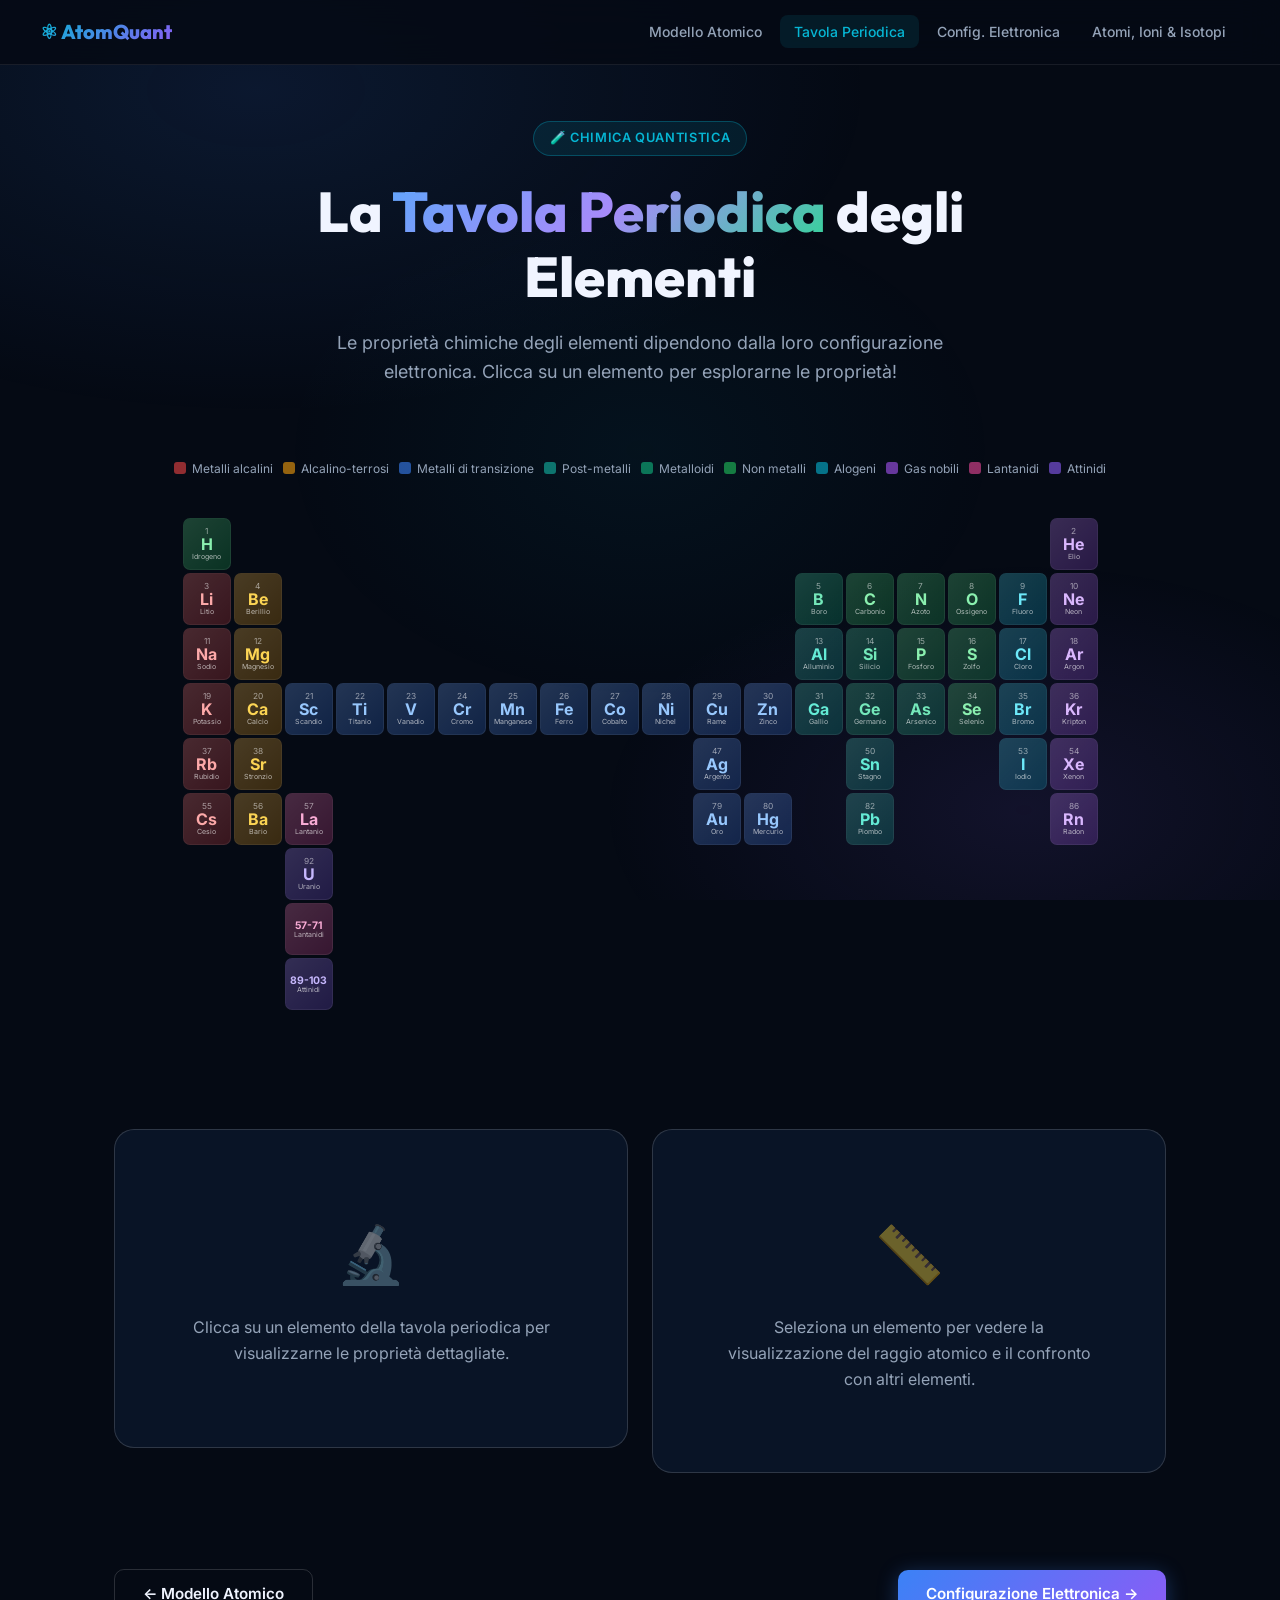
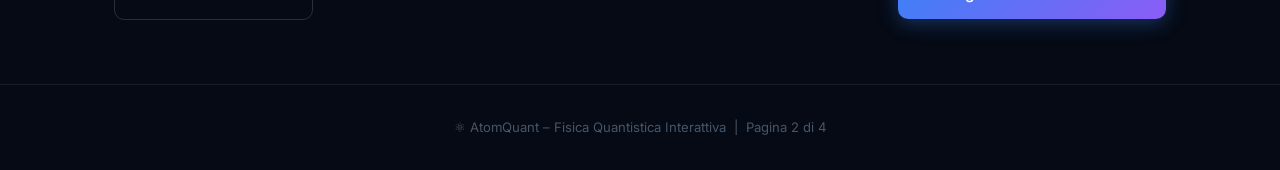
==== page2.html @ b1e387c3 "Add files via upload" ====
<!DOCTYPE html>
<html lang="it">

<head>
    <meta charset="UTF-8" />
    <meta name="viewport" content="width=device-width, initial-scale=1.0" />
    <title>Tavola Periodica Interattiva | AtomQuant</title>
    <meta name="description"
        content="Tavola periodica interattiva: clicca su ogni elemento per scoprire proprietà, configurazione elettronica e raggio atomico." />
    <link rel="stylesheet" href="styles.css" />
    <style>
        .pt-wrapper {
            overflow-x: auto;
            padding: 1rem 0 2rem;
        }

        .pt-grid {
            display: grid;
            grid-template-columns: repeat(18, 48px);
            grid-template-rows: repeat(10, 52px);
            gap: 3px;
            min-width: 900px;
            margin: 0 auto;
            width: fit-content;
        }

        .el {
            border-radius: 7px;
            border: 1px solid rgba(255, 255, 255, 0.08);
            display: flex;
            flex-direction: column;
            align-items: center;
            justify-content: center;
            cursor: pointer;
            transition: all 0.18s;
            position: relative;
            overflow: hidden;
            padding: 2px;
        }

        .el::after {
            content: '';
            position: absolute;
            inset: 0;
            background: linear-gradient(135deg, rgba(255, 255, 255, 0.08), transparent);
            pointer-events: none;
        }

        .el:hover {
            transform: scale(1.18);
            z-index: 20;
            box-shadow: 0 0 20px rgba(255, 255, 255, 0.25);
            border-color: rgba(255, 255, 255, 0.4);
        }

        .el.selected {
            border-color: #fff;
            box-shadow: 0 0 0 2px rgba(255, 255, 255, 0.6);
            transform: scale(1.18);
            z-index: 20;
        }

        .el-num {
            font-size: 0.52rem;
            color: rgba(255, 255, 255, 0.55);
            line-height: 1;
        }

        .el-sym {
            font-size: 1rem;
            font-weight: 700;
            line-height: 1.1;
        }

        .el-name {
            font-size: 0.44rem;
            color: rgba(255, 255, 255, 0.65);
            line-height: 1;
            text-align: center;
        }

        /* Category colors */
        .cat-alkali {
            background: rgba(239, 68, 68, 0.22);
        }

        .cat-alkaline {
            background: rgba(245, 158, 11, 0.22);
        }

        .cat-lanthanide {
            background: rgba(236, 72, 153, 0.18);
        }

        .cat-actinide {
            background: rgba(139, 92, 246, 0.18);
        }

        .cat-transition {
            background: rgba(59, 130, 246, 0.2);
        }

        .cat-post {
            background: rgba(20, 184, 166, 0.2);
        }

        .cat-metalloid {
            background: rgba(16, 185, 129, 0.18);
        }

        .cat-nonmetal {
            background: rgba(34, 197, 94, 0.2);
        }

        .cat-halogen {
            background: rgba(6, 182, 212, 0.2);
        }

        .cat-noble {
            background: rgba(168, 85, 247, 0.2);
        }

        /* Panel */
        .el-panel {
            background: rgba(10, 22, 40, 0.95);
            border: 1px solid var(--border-bright);
            border-radius: 20px;
            padding: 2rem;
            backdrop-filter: blur(20px);
            transition: all 0.3s;
        }

        .el-panel-header {
            display: flex;
            gap: 1.5rem;
            align-items: center;
            margin-bottom: 1.5rem;
        }

        .el-big-symbol {
            width: 90px;
            height: 90px;
            border-radius: 16px;
            display: flex;
            flex-direction: column;
            align-items: center;
            justify-content: center;
            font-family: 'Outfit', sans-serif;
        }

        .el-big-sym {
            font-size: 2.2rem;
            font-weight: 800;
            line-height: 1;
        }

        .el-big-num {
            font-size: 0.75rem;
            opacity: 0.7;
        }

        .el-big-name {
            font-size: 1.6rem;
            font-weight: 700;
            margin-bottom: 0.25rem;
        }

        .el-big-cat {
            font-size: 0.8rem;
            color: var(--text-secondary);
        }

        .el-props {
            display: grid;
            grid-template-columns: 1fr 1fr;
            gap: 0.6rem;
            margin-bottom: 1.5rem;
        }

        .el-prop {
            background: rgba(255, 255, 255, 0.04);
            border: 1px solid var(--border);
            border-radius: 8px;
            padding: 0.6rem 0.9rem;
        }

        .el-prop-label {
            font-size: 0.7rem;
            color: var(--text-secondary);
            margin-bottom: 0.2rem;
        }

        .el-prop-val {
            font-size: 0.9rem;
            font-weight: 600;
        }

        /* RADIUS VIZ */
        .radius-viz {
            text-align: center;
            margin: 1rem 0;
        }

        .radius-circle {
            border-radius: 50%;
            display: inline-flex;
            align-items: center;
            justify-content: center;
            transition: all 0.6s cubic-bezier(.34, 1.56, .64, 1);
            font-size: 0.75rem;
            font-weight: 600;
            color: rgba(255, 255, 255, 0.7);
        }

        /* Legend */
        .pt-legend {
            display: flex;
            flex-wrap: wrap;
            gap: 0.6rem;
            justify-content: center;
            margin-bottom: 1.5rem;
        }

        .legend-item {
            display: flex;
            align-items: center;
            gap: 0.4rem;
            font-size: 0.75rem;
            color: var(--text-secondary);
        }

        .legend-dot {
            width: 12px;
            height: 12px;
            border-radius: 3px;
        }

        /* Highlight on hover category */
        .pt-grid:hover .el {
            opacity: 0.55;
        }

        .pt-grid .el:hover {
            opacity: 1 !important;
        }

        /* Config display */
        .config-display {
            font-family: 'Courier New', monospace;
            background: rgba(0, 0, 0, 0.3);
            border: 1px solid var(--border);
            border-radius: 10px;
            padding: 0.75rem 1rem;
            font-size: 0.88rem;
            color: var(--accent-cyan);
            word-break: break-all;
            line-height: 1.6;
        }

        .placeholder-panel {
            text-align: center;
            padding: 3rem 2rem;
            color: var(--text-secondary);
        }

        .placeholder-panel .big-icon {
            font-size: 3.5rem;
            margin-bottom: 1rem;
            opacity: 0.4;
        }
    </style>
</head>

<body>

    <nav>
        <div class="nav-inner">
            <a class="nav-logo" href="index.html">⚛ AtomQuant</a>
            <ul class="nav-links">
                <li><a href="index.html">Modello Atomico</a></li>
                <li><a href="page2.html" class="active">Tavola Periodica</a></li>
                <li><a href="page3.html">Config. Elettronica</a></li>
                <li><a href="page4.html">Atomi, Ioni & Isotopi</a></li>
            </ul>
        </div>
    </nav>

    <main>
        <div class="hero" style="padding-top:3.5rem;padding-bottom:2rem">
            <div class="hero-badge">🧪 Chimica Quantistica</div>
            <h1>La <span class="gradient-text">Tavola Periodica</span> degli Elementi</h1>
            <p class="hero-desc">Le proprietà chimiche degli elementi dipendono dalla loro configurazione elettronica.
                Clicca su un elemento per esplorarne le proprietà!</p>
        </div>

        <div class="section" style="padding-top:0">
            <!-- Legend -->
            <div class="pt-legend">
                <div class="legend-item">
                    <div class="legend-dot" style="background:rgba(239,68,68,0.6)"></div>Metalli alcalini
                </div>
                <div class="legend-item">
                    <div class="legend-dot" style="background:rgba(245,158,11,0.6)"></div>Alcalino-terrosi
                </div>
                <div class="legend-item">
                    <div class="legend-dot" style="background:rgba(59,130,246,0.6)"></div>Metalli di transizione
                </div>
                <div class="legend-item">
                    <div class="legend-dot" style="background:rgba(20,184,166,0.6)"></div>Post-metalli
                </div>
                <div class="legend-item">
                    <div class="legend-dot" style="background:rgba(16,185,129,0.6)"></div>Metalloidi
                </div>
                <div class="legend-item">
                    <div class="legend-dot" style="background:rgba(34,197,94,0.6)"></div>Non metalli
                </div>
                <div class="legend-item">
                    <div class="legend-dot" style="background:rgba(6,182,212,0.6)"></div>Alogeni
                </div>
                <div class="legend-item">
                    <div class="legend-dot" style="background:rgba(168,85,247,0.6)"></div>Gas nobili
                </div>
                <div class="legend-item">
                    <div class="legend-dot" style="background:rgba(236,72,153,0.6)"></div>Lantanidi
                </div>
                <div class="legend-item">
                    <div class="legend-dot" style="background:rgba(139,92,246,0.6)"></div>Attinidi
                </div>
            </div>

            <!-- Periodic Table Grid -->
            <div class="pt-wrapper">
                <div class="pt-grid" id="pt-grid"></div>
            </div>

            <!-- Detail Panel -->
            <div style="display:grid;grid-template-columns:1fr 1fr;gap:1.5rem;margin-top:2rem;align-items:start"
                id="detail-area">
                <div class="el-panel" id="el-panel">
                    <div class="placeholder-panel">
                        <div class="big-icon">🔬</div>
                        <p>Clicca su un elemento della tavola periodica per visualizzarne le proprietà dettagliate.</p>
                    </div>
                </div>
                <div class="el-panel" id="radius-panel">
                    <div class="placeholder-panel">
                        <div class="big-icon">📏</div>
                        <p>Seleziona un elemento per vedere la visualizzazione del raggio atomico e il confronto con
                            altri elementi.</p>
                    </div>
                </div>
            </div>
        </div>

        <div class="page-nav">
            <a href="index.html" class="btn btn-outline">← Modello Atomico</a>
            <a href="page3.html" class="btn btn-primary">Configurazione Elettronica →</a>
        </div>
    </main>

    <footer>
        <p>⚛ AtomQuant – Fisica Quantistica Interattiva &nbsp;|&nbsp; Pagina 2 di 4</p>
    </footer>

    <script>
        // ─── ELEMENT DATA ───
        const ELEMENTS = [
            // Z, sym, name, cat, group, period, mass, config, radius, EN, melt, boil, phase, desc
            [1, 'H', 'Idrogeno', 'nonmetal', 1, 1, 1.008, '1s¹', 53, 2.20, -259, -253, 'Gas', 'Il più abbondante elemento dell\'universo. Fondamentale per la vita e il combustibile delle stelle.'],
            [2, 'He', 'Elio', 'noble', 18, 1, 4.003, '1s²', 31, 0, -272, -269, 'Gas', 'Gas nobile inerte. Usato in palloncini e come refrigerante criogenico.'],
            [3, 'Li', 'Litio', 'alkali', 1, 2, 6.941, '[He] 2s¹', 167, 0.98, 180, 1342, 'Solido', 'Metallo alcalino leggero. Usato in batterie e psicofarmaci.'],
            [4, 'Be', 'Berillio', 'alkaline', 2, 2, 9.012, '[He] 2s²', 112, 1.57, 1287, 2470, 'Solido', 'Metallo leggero e resistente. Usato nell\'industria aerospaziale.'],
            [5, 'B', 'Boro', 'metalloid', 13, 2, 10.81, '[He] 2s² 2p¹', 87, 2.04, 2075, 4000, 'Solido', 'Metalloide essenziale. Usato in vetro borosilicato e semiconduttori.'],
            [6, 'C', 'Carbonio', 'nonmetal', 14, 2, 12.011, '[He] 2s² 2p²', 67, 2.55, 3550, 4827, 'Solido', 'Base della vita organica. Esiste come grafite, diamante e fullereni.'],
            [7, 'N', 'Azoto', 'nonmetal', 15, 2, 14.007, '[He] 2s² 2p³', 56, 3.04, -210, -196, 'Gas', '78% dell\'atmosfera terrestre. fondamentale per proteine e DNA.'],
            [8, 'O', 'Ossigeno', 'nonmetal', 16, 2, 15.999, '[He] 2s² 2p⁴', 48, 3.44, -218, -183, 'Gas', 'Essenziale per la respirazione. Il terzo elemento più abbondante dell\'universo.'],
            [9, 'F', 'Fluoro', 'halogen', 17, 2, 18.998, '[He] 2s² 2p⁵', 42, 3.98, -220, -188, 'Gas', 'L\'elemento più elettronegativo. Reagisce violentemente con quasi tutte le sostanze.'],
            [10, 'Ne', 'Neon', 'noble', 18, 2, 20.180, '[He] 2s² 2p⁶', 38, 0, -249, -246, 'Gas', 'Gas nobile. Usato in insegne luminose per il caratteristico colore arancione-rossa.'],
            [11, 'Na', 'Sodio', 'alkali', 1, 3, 22.990, '[Ne] 3s¹', 190, 0.93, 98, 883, 'Solido', 'Metallo alcalino morbido. Componente del sale da cucina (NaCl). Reattivo con l\'acqua.'],
            [12, 'Mg', 'Magnesio', 'alkaline', 2, 3, 24.305, '[Ne] 3s²', 145, 1.31, 650, 1090, 'Solido', 'Metallo leggero e resistente. Essenziale per la clorofilla nelle piante.'],
            [13, 'Al', 'Alluminio', 'post', 13, 3, 26.982, '[Ne] 3s² 3p¹', 118, 1.61, 660, 2519, 'Solido', 'Metallo più abbondante nella crosta terrestre. Leggero e resistente alla corrosione.'],
            [14, 'Si', 'Silicio', 'metalloid', 14, 3, 28.086, '[Ne] 3s² 3p²', 110, 1.90, 1414, 3265, 'Solido', 'Fondamento dell\'elettronica moderna. Il secondo elemento più abbondante sulla Terra.'],
            [15, 'P', 'Fosforo', 'nonmetal', 15, 3, 30.974, '[Ne] 3s² 3p³', 98, 2.19, 44, 280, 'Solido', 'Essenziale per DNA e ATP. Esiste in forme allotropiche bianca e rossa.'],
            [16, 'S', 'Zolfo', 'nonmetal', 16, 3, 32.065, '[Ne] 3s² 3p⁴', 88, 2.58, 113, 445, 'Solido', 'Non metallo giallo. Usato in fertilizzanti, gomma vulcanizzata e acido solforico.'],
            [17, 'Cl', 'Cloro', 'halogen', 17, 3, 35.453, '[Ne] 3s² 3p⁵', 79, 3.16, -101, -34, 'Gas', 'Alogeno verde-giallastro. Usato per disinfettare l\'acqua. Forma il sale con il sodio.'],
            [18, 'Ar', 'Argon', 'noble', 18, 3, 39.948, '[Ne] 3s² 3p⁶', 71, 0, -189, -186, 'Gas', 'Gas nobile, terzo gas più abbondante nell\'aria. Usato come atmosfera inerte nella saldatura.'],
            [19, 'K', 'Potassio', 'alkali', 1, 4, 39.098, '[Ar] 4s¹', 243, 0.82, 64, 759, 'Solido', 'Metallo alcalino. Fondamentale per la trasmissione nervosa negli organismi viventi.'],
            [20, 'Ca', 'Calcio', 'alkaline', 2, 4, 40.078, '[Ar] 4s²', 194, 1.00, 842, 1484, 'Solido', 'Componente principale di ossa e denti. Regola la contrazione muscolare.'],
            [21, 'Sc', 'Scandio', 'transition', 3, 4, 44.956, '[Ar] 3d¹ 4s²', 184, 1.36, 1541, 2836, 'Solido', 'Metallo di transizione raro. Usato in leghe leggere ad alte prestazioni.'],
            [22, 'Ti', 'Titanio', 'transition', 4, 4, 47.867, '[Ar] 3d² 4s²', 176, 1.54, 1668, 3287, 'Solido', 'Metallo resistente e leggero. Usato in aerospazio, medicina e impianti dentali.'],
            [23, 'V', 'Vanadio', 'transition', 5, 4, 50.942, '[Ar] 3d³ 4s²', 171, 1.63, 1910, 3407, 'Solido', 'Metallo di transizione duro. Usato in acciai speciali e catalizzatori.'],
            [24, 'Cr', 'Cromo', 'transition', 6, 4, 51.996, '[Ar] 3d⁵ 4s¹', 166, 1.66, 1907, 2671, 'Solido', 'Conferisce resistenza all\'acciaio inossidabile. Usato per ricoperture galvaniche.'],
            [25, 'Mn', 'Manganese', 'transition', 7, 4, 54.938, '[Ar] 3d⁵ 4s²', 161, 1.55, 1246, 2061, 'Solido', 'Metallo di transizione. Essenziale per la produzione di acciaio.'],
            [26, 'Fe', 'Ferro', 'transition', 8, 4, 55.845, '[Ar] 3d⁶ 4s²', 156, 1.83, 1538, 2861, 'Solido', 'Il metallo più usato al mondo. Prodotto nelle stelle di seconda generazione.'],
            [27, 'Co', 'Cobalto', 'transition', 9, 4, 58.933, '[Ar] 3d⁷ 4s²', 152, 1.88, 1495, 2927, 'Solido', 'Metallo magnetico. Componente della vitamina B12 e delle leghe ad alta temperatura.'],
            [28, 'Ni', 'Nichel', 'transition', 10, 4, 58.693, '[Ar] 3d⁸ 4s²', 149, 1.91, 1455, 2913, 'Solido', 'Metallo resistente. Usato in acciai inossidabili e batterie nichel-metallo idruro.'],
            [29, 'Cu', 'Rame', 'transition', 11, 4, 63.546, '[Ar] 3d¹⁰ 4s¹', 145, 1.90, 1085, 2562, 'Solido', 'Eccellente conduttore elettrico. Usato in cavi, monete e impianti idraulici.'],
            [30, 'Zn', 'Zinco', 'transition', 12, 4, 65.38, '[Ar] 3d¹⁰ 4s²', 142, 1.65, 420, 907, 'Solido', 'Metallo essenziale per gli enzimi. Usato per la zincatura dell\'acciaio.'],
            [31, 'Ga', 'Gallio', 'post', 13, 4, 69.723, '[Ar] 3d¹⁰ 4s² 4p¹', 136, 1.81, 30, 2403, 'Solido', 'Metallo che si scioglie in mano! Usato in LED e semiconduttori.'],
            [32, 'Ge', 'Germanio', 'metalloid', 14, 4, 72.640, '[Ar] 3d¹⁰ 4s² 4p²', 125, 2.01, 938, 2833, 'Solido', 'Metalloide. Usato in fibre ottiche, infrarossi e transistor a semiconduttore.'],
            [33, 'As', 'Arsenico', 'metalloid', 15, 4, 74.922, '[Ar] 3d¹⁰ 4s² 4p³', 114, 2.18, 613, 887, 'Solido', 'Metalloide tossico. Usato in semiconduttori (GaAs) e pesticidi.'],
            [34, 'Se', 'Selenio', 'nonmetal', 16, 4, 78.96, '[Ar] 3d¹⁰ 4s² 4p⁴', 103, 2.55, 221, 685, 'Solido', 'Non metallo essenziale in tracce. Usato in cellule fotovoltaiche e vetro.'],
            [35, 'Br', 'Bromo', 'halogen', 17, 4, 79.904, '[Ar] 3d¹⁰ 4s² 4p⁵', 94, 2.96, -7, 59, 'Liquido', 'Uno dei due elementi liquidi a temperatura ambiente. Usato in ritardanti di fiamma.'],
            [36, 'Kr', 'Kripton', 'noble', 18, 4, 83.798, '[Ar] 3d¹⁰ 4s² 4p⁶', 88, 0, -157, -153, 'Gas', 'Gas nobile. Usato in lampade fluorescenti ad alta intensità e laser.'],
            [37, 'Rb', 'Rubidio', 'alkali', 1, 5, 85.468, '[Kr] 5s¹', 265, 0.82, 39, 688, 'Solido', 'Metallo alcalino morbido e reattivo. Usato in orologi atomici e celle fotovoltaiche.'],
            [38, 'Sr', 'Stronzio', 'alkaline', 2, 5, 87.62, '[Kr] 5s²', 219, 0.95, 777, 1382, 'Solido', 'Metallo alcalino-terroso. Composti usati nei fuochi d\'artificio (colore rosso).'],
            [47, 'Ag', 'Argento', 'transition', 11, 5, 107.87, '[Kr] 4d¹⁰ 5s¹', 165, 1.93, 962, 2162, 'Solido', 'Miglior conduttore elettrico e termico. Proprietà antibatteriche naturali.'],
            [50, 'Sn', 'Stagno', 'post', 14, 5, 118.71, '[Kr] 4d¹⁰ 5s² 5p²', 145, 1.96, 232, 2602, 'Solido', 'Metallo duttile noto fin dall\'antichità. Usato in latta e leghe (bronzo).'],
            [53, 'I', 'Iodio', 'halogen', 17, 5, 126.90, '[Kr] 4d¹⁰ 5s² 5p⁵', 115, 2.66, 114, 184, 'Solido', 'Alogeno essenziale per la tiroide. Il solo alogeno solido a temperatura ambiente.'],
            [54, 'Xe', 'Xenon', 'noble', 18, 5, 131.29, '[Kr] 4d¹⁰ 5s² 5p⁶', 108, 0, -112, -108, 'Gas', 'Gas nobile denso. Usato in lampade flash, propulsori ionici e anestesia.'],
            [55, 'Cs', 'Cesio', 'alkali', 1, 6, 132.91, '[Xe] 6s¹', 298, 0.79, 29, 671, 'Solido', 'Il più elettropositivo degli elementi stabili. Base degli orologi atomici al cesio.'],
            [56, 'Ba', 'Bario', 'alkaline', 2, 6, 137.33, '[Xe] 6s²', 253, 0.89, 729, 1805, 'Solido', 'Metallo pesante. Usato in mezzi di contrasto radiologici e smalti ceramici.'],
            [79, 'Au', 'Oro', 'transition', 11, 6, 196.97, '[Xe] 4f¹⁴ 5d¹⁰ 6s¹', 174, 2.54, 1064, 2856, 'Solido', 'Metallo prezioso e nobile. Ottimo conduttore, non si corrode mai.'],
            [80, 'Hg', 'Mercurio', 'transition', 12, 6, 200.59, '[Xe] 4f¹⁴ 5d¹⁰ 6s²', 171, 2.00, -39, 357, 'Liquido', 'Unico metallo liquido a temperatura ambiente. Altamente tossico.'],
            [82, 'Pb', 'Piombo', 'post', 14, 6, 207.2, '[Xe] 4f¹⁴ 5d¹⁰ 6s² 6p²', 175, 2.33, 327, 1749, 'Solido', 'Metallo denso. Usato in schermature per radiazioni e batterie al piombo.'],
            [86, 'Rn', 'Radon', 'noble', 18, 6, 222, '[Xe] 4f¹⁴ 5d¹⁰ 6s² 6p⁶', 145, 0, -71, -62, 'Gas', 'Gas nobile radioattivo. Può accumularsi in edifici causando rischi per la salute.'],
            [57, 'La', 'Lantanio', 'lanthanide', 3, 6, 138.91, '[Xe] 5d¹ 6s²', 240, 1.10, 920, 3464, 'Solido', 'Prototipo dei lantanidi. Usato in ottiche di alta qualità e catalizzatori.'],
            [92, 'U', 'Uranio', 'actinide', 3, 7, 238.03, '[Rn] 5f³ 6d¹ 7s²', 186, 1.38, 1135, 4131, 'Solido', 'Elemento radioattivo. Usato come combustibile nucleare e nella datazione radiometrica.'],
        ];

        const catStyle = {
            alkali: { bg: 'rgba(239,68,68,0.22)', color: '#fca5a5', name: 'Metallo alcalino' },
            alkaline: { bg: 'rgba(245,158,11,0.22)', color: '#fcd34d', name: 'Alcalino-terroso' },
            transition: { bg: 'rgba(59,130,246,0.22)', color: '#93c5fd', name: 'Metallo di transizione' },
            post: { bg: 'rgba(20,184,166,0.22)', color: '#5eead4', name: 'Post-metallo' },
            metalloid: { bg: 'rgba(16,185,129,0.22)', color: '#6ee7b7', name: 'Metalloide' },
            nonmetal: { bg: 'rgba(34,197,94,0.22)', color: '#86efac', name: 'Non metallo' },
            halogen: { bg: 'rgba(6,182,212,0.22)', color: '#67e8f9', name: 'Alogeno' },
            noble: { bg: 'rgba(168,85,247,0.22)', color: '#d8b4fe', name: 'Gas nobile' },
            lanthanide: { bg: 'rgba(236,72,153,0.22)', color: '#f9a8d4', name: 'Lantanide' },
            actinide: { bg: 'rgba(139,92,246,0.22)', color: '#c4b5fd', name: 'Attinide' },
        };

        // Full 118-element positional data: [Z, col, row]
        const positions = [
            [1, 1, 1], [2, 18, 1],
            [3, 1, 2], [4, 2, 2], [5, 13, 2], [6, 14, 2], [7, 15, 2], [8, 16, 2], [9, 17, 2], [10, 18, 2],
            [11, 1, 3], [12, 2, 3], [13, 13, 3], [14, 14, 3], [15, 15, 3], [16, 16, 3], [17, 17, 3], [18, 18, 3],
            [19, 1, 4], [20, 2, 4], [21, 3, 4], [22, 4, 4], [23, 5, 4], [24, 6, 4], [25, 7, 4], [26, 8, 4], [27, 9, 4], [28, 10, 4], [29, 11, 4], [30, 12, 4], [31, 13, 4], [32, 14, 4], [33, 15, 4], [34, 16, 4], [35, 17, 4], [36, 18, 4],
            [37, 1, 5], [38, 2, 5], [47, 11, 5], [50, 14, 5], [53, 17, 5], [54, 18, 5],
            [55, 1, 6], [56, 2, 6], [57, 3, 6], [79, 11, 6], [80, 12, 6], [82, 14, 6], [86, 18, 6],
            [92, 3, 7],
        ];

        const grid = document.getElementById('pt-grid');
        const elMap = {};
        ELEMENTS.forEach(e => { elMap[e[0]] = e; });

        positions.forEach(([z, col, row]) => {
            const el = elMap[z];
            if (!el) return;
            const [, sym, name, cat] = el;
            const cs = catStyle[cat] || catStyle.nonmetal;
            const div = document.createElement('div');
            div.className = `el cat-${cat}`;
            div.style.cssText = `grid-column:${col};grid-row:${row};background:${cs.bg};`;
            div.innerHTML = `<div class="el-num">${z}</div><div class="el-sym" style="color:${cs.color}">${sym}</div><div class="el-name">${name.split(' ')[0]}</div>`;
            div.dataset.z = z;
            div.addEventListener('click', () => selectElement(z, div));
            grid.appendChild(div);

            // lanthanide/actinide row labels
            if (z === 57) {
                const lbl = document.createElement('div');
                lbl.className = 'el cat-lanthanide';
                lbl.style.cssText = `grid-column:3;grid-row:8;background:rgba(236,72,153,0.22);`;
                lbl.innerHTML = `<div class="el-sym" style="color:#f9a8d4;font-size:0.65rem">57-71</div><div class="el-name">Lantanidi</div>`;
                grid.appendChild(lbl);
            }
            if (z === 92) {
                const lbl2 = document.createElement('div');
                lbl2.className = 'el cat-actinide';
                lbl2.style.cssText = `grid-column:3;grid-row:9;background:rgba(139,92,246,0.22);`;
                lbl2.innerHTML = `<div class="el-sym" style="color:#c4b5fd;font-size:0.65rem">89-103</div><div class="el-name">Attinidi</div>`;
                grid.appendChild(lbl2);
            }
        });

        let selected = null;

        function selectElement(z, div) {
            if (selected) selected.classList.remove('selected');
            div.classList.add('selected');
            selected = div;

            const [, sym, name, cat, , period, mass, config, radius, en, melt, boil, phase, desc] = elMap[z];
            const cs = catStyle[cat] || catStyle.nonmetal;

            document.getElementById('el-panel').innerHTML = `
    <div class="el-panel-header">
      <div class="el-big-symbol" style="background:${cs.bg};border:1px solid rgba(255,255,255,0.12)">
        <div class="el-big-sym" style="color:${cs.color}">${sym}</div>
        <div class="el-big-num">${z}</div>
      </div>
      <div>
        <div class="el-big-name">${name}</div>
        <div class="el-big-cat"><span class="tag" style="background:${cs.bg};color:${cs.color};border:1px solid rgba(255,255,255,0.1)">${catStyle[cat].name}</span></div>
      </div>
    </div>
    <p style="font-size:0.88rem;color:var(--text-secondary);margin-bottom:1.25rem">${desc}</p>
    <div class="el-props">
      <div class="el-prop"><div class="el-prop-label">Numero atomico (Z)</div><div class="el-prop-val" style="color:${cs.color}">${z}</div></div>
      <div class="el-prop"><div class="el-prop-label">Massa atomica</div><div class="el-prop-val">${mass} u</div></div>
      <div class="el-prop"><div class="el-prop-label">Periodo / Gruppo</div><div class="el-prop-val">${period} / ${[, 1, 2, 3, 4, 5, 6, 7, 8, 9, 10, 11, 12, 13, 14, 15, 16, 17, 18][elMap[z][4]] || '—'}</div></div>
      <div class="el-prop"><div class="el-prop-label">Fase (25°C)</div><div class="el-prop-val">${phase}</div></div>
      <div class="el-prop"><div class="el-prop-label">Punto di fusione</div><div class="el-prop-val">${melt}°C</div></div>
      <div class="el-prop"><div class="el-prop-label">Punto di ebollizione</div><div class="el-prop-val">${boil}°C</div></div>
      <div class="el-prop"><div class="el-prop-label">Elettronegatività</div><div class="el-prop-val">${en > 0 ? en : '—'}</div></div>
      <div class="el-prop"><div class="el-prop-label">Raggio atomico</div><div class="el-prop-val">${radius} pm</div></div>
    </div>
    <div style="font-size:0.8rem;color:var(--text-secondary);margin-bottom:0.5rem">Configurazione elettronica:</div>
    <div class="config-display">${config}</div>
  `;

            // Radius visualization
            const REF_ELEM = [[1, 'H', 53, '#67e8f9'], [6, 'C', 67, '#86efac'], [11, 'Na', 190, '#fda4af'], [19, 'K', 243, '#fcd34d']];
            const maxR = Math.max(radius, ...REF_ELEM.map(r => r[2]), 1);
            const scale = el => Math.round((el / maxR) * 120);

            const refHtml = REF_ELEM.filter(r => r[0] !== z).map(([rz, rsym, rrad, rcol]) => `
    <div style="display:flex;align-items:center;gap:0.75rem;margin-bottom:0.5rem">
      <div class="radius-circle" style="width:${scale(rrad) + 8}px;height:${scale(rrad) + 8}px;background:${catStyle[elMap[rz]?.[3] || 'nonmetal']?.bg || 'rgba(255,255,255,0.1)'};border:1px solid rgba(255,255,255,0.15)">
        <span style="font-size:${Math.max(0.55, scale(rrad) / 120)}rem">${rsym}</span>
      </div>
      <div>
        <div style="font-size:0.82rem;font-weight:600">${rsym}</div>
        <div style="font-size:0.75rem;color:var(--text-secondary)">${rrad} pm</div>
      </div>
    </div>
  `).join('');

            document.getElementById('radius-panel').innerHTML = `
    <h3 style="margin-bottom:0.25rem">📏 Raggio Atomico</h3>
    <p style="font-size:0.82rem;color:var(--text-secondary);margin-bottom:1.5rem">Distanza dal nucleo al limite esterno della nuvola elettronica (picometri, pm).</p>
    <div class="radius-viz" style="margin-bottom:1.5rem">
      <div class="radius-circle" style="width:${scale(radius) + 8}px;height:${scale(radius) + 8}px;background:radial-gradient(circle at 35% 35%, ${cs.color}40, ${cs.bg});border:2px solid ${cs.color};box-shadow:0 0 30px ${cs.color}50;margin:0 auto">
        <span style="font-size:${Math.max(0.7, scale(radius) / 100)}rem;font-weight:700">${sym}</span>
      </div>
      <div style="margin-top:0.75rem;font-size:1.1rem;font-weight:700;color:${cs.color}">${radius} pm</div>
    </div>
    <div style="font-size:0.8rem;color:var(--text-secondary);margin-bottom:1rem">Confronto con altri elementi:</div>
    ${refHtml}
    <div class="info-box" style="margin-top:1rem">
      <p style="font-size:0.8rem">💡 Il raggio atomico <strong>diminuisce</strong> da sinistra a destra in un periodo (maggiore carica nucleare attrae gli elettroni), e <strong>aumenta</strong> dall'alto al basso in un gruppo (nuovi livelli energetici).</p>
    </div>
  `;
        }
    </script>
</body>

</html>
---- styles.css ----
@import url('https://fonts.googleapis.com/css2?family=Inter:wght@300;400;500;600;700;800;900&family=Outfit:wght@300;400;600;700;800&display=swap');

:root {
    --bg-primary: #050a14;
    --bg-secondary: #0a1628;
    --bg-card: rgba(255, 255, 255, 0.04);
    --bg-card-hover: rgba(255, 255, 255, 0.08);
    --accent-blue: #3b82f6;
    --accent-cyan: #06b6d4;
    --accent-purple: #8b5cf6;
    --accent-pink: #ec4899;
    --accent-gold: #f59e0b;
    --accent-green: #10b981;
    --text-primary: #f0f4ff;
    --text-secondary: #94a3b8;
    --text-muted: #475569;
    --border: rgba(255, 255, 255, 0.08);
    --border-bright: rgba(255, 255, 255, 0.15);
    --glow-blue: rgba(59, 130, 246, 0.3);
    --glow-purple: rgba(139, 92, 246, 0.3);
    --glow-cyan: rgba(6, 182, 212, 0.3);
}

*,
*::before,
*::after {
    box-sizing: border-box;
    margin: 0;
    padding: 0;
}

html {
    scroll-behavior: smooth;
}

body {
    font-family: 'Inter', sans-serif;
    background: var(--bg-primary);
    color: var(--text-primary);
    min-height: 100vh;
    line-height: 1.6;
    overflow-x: hidden;
}

/* ── BACKGROUND PARTICLES ── */
body::before {
    content: '';
    position: fixed;
    inset: 0;
    background:
        radial-gradient(ellipse 80% 60% at 20% 10%, rgba(59, 130, 246, 0.12) 0%, transparent 60%),
        radial-gradient(ellipse 60% 50% at 80% 90%, rgba(139, 92, 246, 0.1) 0%, transparent 55%),
        radial-gradient(ellipse 40% 40% at 50% 50%, rgba(6, 182, 212, 0.05) 0%, transparent 70%);
    pointer-events: none;
    z-index: 0;
}

/* ── NAV ── */
nav {
    position: sticky;
    top: 0;
    z-index: 100;
    background: rgba(5, 10, 20, 0.85);
    backdrop-filter: blur(20px);
    border-bottom: 1px solid var(--border);
    padding: 0 2rem;
}

.nav-inner {
    max-width: 1200px;
    margin: 0 auto;
    display: flex;
    align-items: center;
    justify-content: space-between;
    height: 64px;
    gap: 1rem;
}

.nav-logo {
    font-family: 'Outfit', sans-serif;
    font-size: 1.25rem;
    font-weight: 800;
    background: linear-gradient(135deg, var(--accent-cyan), var(--accent-purple));
    -webkit-background-clip: text;
    -webkit-text-fill-color: transparent;
    background-clip: text;
    white-space: nowrap;
    text-decoration: none;
}

.nav-links {
    display: flex;
    list-style: none;
    gap: 0.25rem;
    flex-wrap: wrap;
}

.nav-links a {
    color: var(--text-secondary);
    text-decoration: none;
    font-size: 0.875rem;
    font-weight: 500;
    padding: 0.5rem 0.875rem;
    border-radius: 8px;
    transition: all 0.2s;
    white-space: nowrap;
}

.nav-links a:hover,
.nav-links a.active {
    color: var(--text-primary);
    background: rgba(255, 255, 255, 0.07);
}

.nav-links a.active {
    color: var(--accent-cyan);
    background: rgba(6, 182, 212, 0.1);
}

/* ── MAIN & SECTIONS ── */
main {
    position: relative;
    z-index: 1;
}

.section {
    max-width: 1100px;
    margin: 0 auto;
    padding: 4rem 1.5rem;
}

.section-sm {
    max-width: 800px;
    margin: 0 auto;
    padding: 3rem 1.5rem;
}

/* ── HERO ── */
.hero {
    text-align: center;
    padding: 6rem 1.5rem 4rem;
    max-width: 900px;
    margin: 0 auto;
}

.hero-badge {
    display: inline-flex;
    align-items: center;
    gap: 0.5rem;
    background: rgba(6, 182, 212, 0.1);
    border: 1px solid rgba(6, 182, 212, 0.3);
    color: var(--accent-cyan);
    font-size: 0.8rem;
    font-weight: 600;
    padding: 0.4rem 1rem;
    border-radius: 999px;
    margin-bottom: 1.5rem;
    letter-spacing: 0.05em;
    text-transform: uppercase;
}

h1 {
    font-family: 'Outfit', sans-serif;
    font-size: clamp(2.2rem, 5vw, 3.5rem);
    font-weight: 800;
    line-height: 1.15;
    margin-bottom: 1.25rem;
}

.gradient-text {
    background: linear-gradient(135deg, #60a5fa, #a78bfa, #34d399);
    -webkit-background-clip: text;
    -webkit-text-fill-color: transparent;
    background-clip: text;
}

.hero-desc {
    font-size: 1.125rem;
    color: var(--text-secondary);
    max-width: 650px;
    margin: 0 auto 2.5rem;
}

/* ── CARDS ── */
.card {
    background: var(--bg-card);
    border: 1px solid var(--border);
    border-radius: 16px;
    padding: 2rem;
    transition: all 0.3s ease;
    position: relative;
    overflow: hidden;
}

.card::before {
    content: '';
    position: absolute;
    inset: 0;
    background: linear-gradient(135deg, rgba(255, 255, 255, 0.03), transparent);
    pointer-events: none;
}

.card:hover {
    border-color: var(--border-bright);
    background: var(--bg-card-hover);
    transform: translateY(-2px);
    box-shadow: 0 20px 60px rgba(0, 0, 0, 0.4);
}

.card-grid {
    display: grid;
    grid-template-columns: repeat(auto-fit, minmax(280px, 1fr));
    gap: 1.25rem;
}

/* ── SECTION TITLES ── */
.section-title {
    font-family: 'Outfit', sans-serif;
    font-size: clamp(1.6rem, 3vw, 2.2rem);
    font-weight: 700;
    margin-bottom: 0.75rem;
    position: relative;
}

.section-subtitle {
    color: var(--text-secondary);
    font-size: 1rem;
    margin-bottom: 2.5rem;
}

/* ── DIVIDER ── */
.divider {
    border: none;
    height: 1px;
    background: linear-gradient(to right, transparent, var(--border-bright), transparent);
    margin: 0;
}

/* ── BUTTONS ── */
.btn {
    display: inline-flex;
    align-items: center;
    gap: 0.5rem;
    padding: 0.75rem 1.75rem;
    border-radius: 10px;
    font-size: 0.95rem;
    font-weight: 600;
    cursor: pointer;
    transition: all 0.2s;
    text-decoration: none;
    border: none;
    font-family: 'Inter', sans-serif;
}

.btn-primary {
    background: linear-gradient(135deg, var(--accent-blue), var(--accent-purple));
    color: white;
    box-shadow: 0 4px 20px rgba(59, 130, 246, 0.35);
}

.btn-primary:hover {
    transform: translateY(-2px);
    box-shadow: 0 8px 30px rgba(59, 130, 246, 0.5);
}

.btn-outline {
    background: transparent;
    border: 1px solid var(--border-bright);
    color: var(--text-primary);
}

.btn-outline:hover {
    background: rgba(255, 255, 255, 0.06);
    border-color: var(--accent-cyan);
    color: var(--accent-cyan);
}

/* ── PARTICLE DOT ── */
.dot {
    display: inline-block;
    width: 10px;
    height: 10px;
    border-radius: 50%;
}

.dot-blue {
    background: var(--accent-blue);
    box-shadow: 0 0 8px var(--accent-blue);
}

.dot-red {
    background: #ef4444;
    box-shadow: 0 0 8px #ef4444;
}

.dot-gray {
    background: #64748b;
    box-shadow: 0 0 8px #64748b;
}

/* ── ICON CIRCLE ── */
.icon-circle {
    width: 52px;
    height: 52px;
    border-radius: 14px;
    display: flex;
    align-items: center;
    justify-content: center;
    font-size: 1.4rem;
    margin-bottom: 1rem;
    flex-shrink: 0;
}

.icon-blue {
    background: rgba(59, 130, 246, 0.15);
    color: var(--accent-blue);
}

.icon-cyan {
    background: rgba(6, 182, 212, 0.15);
    color: var(--accent-cyan);
}

.icon-purple {
    background: rgba(139, 92, 246, 0.15);
    color: var(--accent-purple);
}

.icon-green {
    background: rgba(16, 185, 129, 0.15);
    color: var(--accent-green);
}

.icon-gold {
    background: rgba(245, 158, 11, 0.15);
    color: var(--accent-gold);
}

.icon-pink {
    background: rgba(236, 72, 153, 0.15);
    color: var(--accent-pink);
}

/* ── INFO BOX ── */
.info-box {
    background: rgba(59, 130, 246, 0.07);
    border: 1px solid rgba(59, 130, 246, 0.25);
    border-radius: 12px;
    padding: 1.25rem 1.5rem;
    margin: 1.5rem 0;
}

.warning-box {
    background: rgba(245, 158, 11, 0.07);
    border: 1px solid rgba(245, 158, 11, 0.25);
    border-radius: 12px;
    padding: 1.25rem 1.5rem;
    margin: 1.5rem 0;
}

/* ── TAG ── */
.tag {
    display: inline-block;
    padding: 0.25rem 0.75rem;
    border-radius: 999px;
    font-size: 0.75rem;
    font-weight: 600;
    letter-spacing: 0.04em;
}

.tag-blue {
    background: rgba(59, 130, 246, 0.15);
    color: var(--accent-blue);
    border: 1px solid rgba(59, 130, 246, 0.3);
}

.tag-cyan {
    background: rgba(6, 182, 212, 0.15);
    color: var(--accent-cyan);
    border: 1px solid rgba(6, 182, 212, 0.3);
}

.tag-purple {
    background: rgba(139, 92, 246, 0.15);
    color: var(--accent-purple);
    border: 1px solid rgba(139, 92, 246, 0.3);
}

.tag-green {
    background: rgba(16, 185, 129, 0.15);
    color: var(--accent-green);
    border: 1px solid rgba(16, 185, 129, 0.3);
}

.tag-gold {
    background: rgba(245, 158, 11, 0.15);
    color: var(--accent-gold);
    border: 1px solid rgba(245, 158, 11, 0.3);
}

/* ── PAGE NAV ── */
.page-nav {
    display: flex;
    justify-content: space-between;
    align-items: center;
    padding: 2rem 1.5rem 4rem;
    max-width: 1100px;
    margin: 0 auto;
    gap: 1rem;
}

/* ── FORMULA ── */
.formula {
    background: rgba(0, 0, 0, 0.3);
    border: 1px solid var(--border);
    border-radius: 10px;
    padding: 1rem 1.5rem;
    font-family: 'Courier New', monospace;
    font-size: 1.05rem;
    color: var(--accent-cyan);
    text-align: center;
    margin: 1rem 0;
}

/* ── SCROLLBAR ── */
::-webkit-scrollbar {
    width: 6px;
    height: 6px;
}

::-webkit-scrollbar-track {
    background: transparent;
}

::-webkit-scrollbar-thumb {
    background: var(--text-muted);
    border-radius: 9px;
}

::-webkit-scrollbar-thumb:hover {
    background: var(--text-secondary);
}

/* ── ANIMATIONS ── */
@keyframes fadeInUp {
    from {
        opacity: 0;
        transform: translateY(24px);
    }

    to {
        opacity: 1;
        transform: translateY(0);
    }
}

@keyframes pulse-glow {

    0%,
    100% {
        box-shadow: 0 0 10px var(--glow-blue);
    }

    50% {
        box-shadow: 0 0 25px var(--glow-blue), 0 0 50px rgba(59, 130, 246, 0.1);
    }
}

@keyframes orbit {
    from {
        transform: rotate(0deg) translateX(var(--r)) rotate(0deg);
    }

    to {
        transform: rotate(360deg) translateX(var(--r)) rotate(-360deg);
    }
}

@keyframes spin {
    from {
        transform: rotate(0deg);
    }

    to {
        transform: rotate(360deg);
    }
}

.fade-in {
    animation: fadeInUp 0.6s ease both;
}

.fade-in-d1 {
    animation-delay: 0.1s;
}

.fade-in-d2 {
    animation-delay: 0.2s;
}

.fade-in-d3 {
    animation-delay: 0.3s;
}

.fade-in-d4 {
    animation-delay: 0.4s;
}

/* ── FOOTER ── */
footer {
    text-align: center;
    padding: 2rem;
    color: var(--text-muted);
    font-size: 0.82rem;
    border-top: 1px solid var(--border);
}
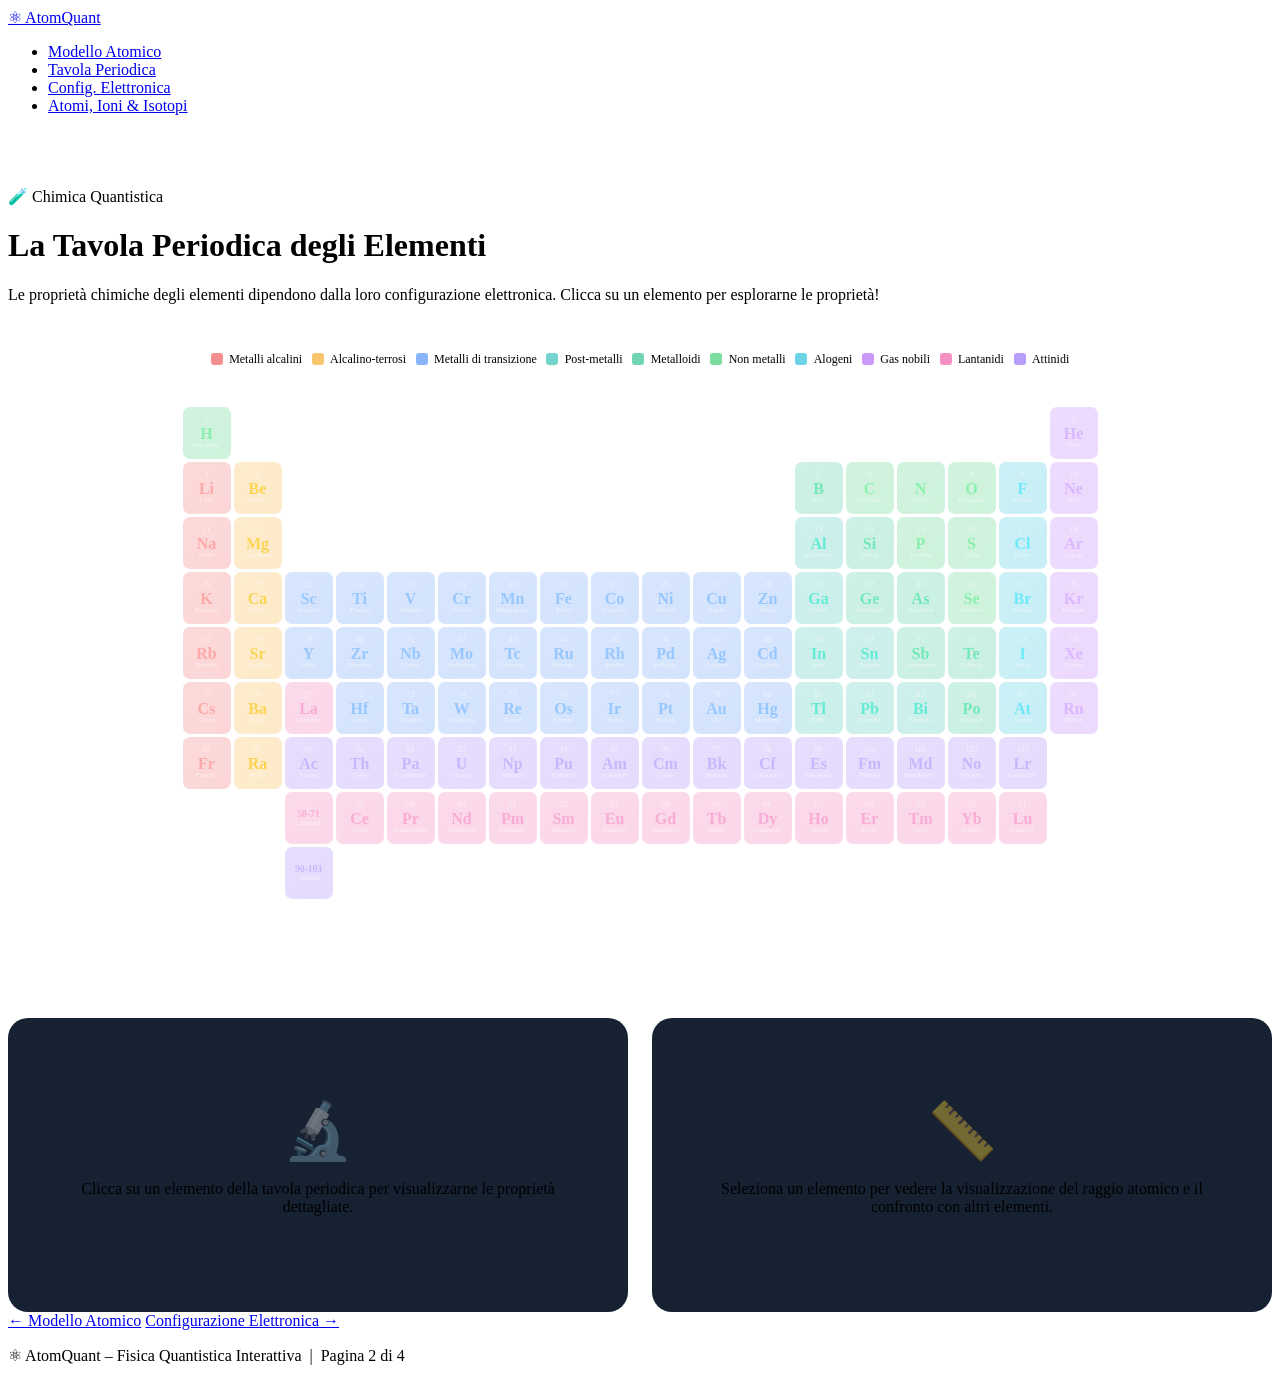
==== commit a39b8851: "Update print statement from 'Hello' to 'Goodbye'" ====
--- a/page2.html
+++ b/page2.html
@@ -404,18 +404,71 @@
             [36, 'Kr', 'Kripton', 'noble', 18, 4, 83.798, '[Ar] 3d¹⁰ 4s² 4p⁶', 88, 0, -157, -153, 'Gas', 'Gas nobile. Usato in lampade fluorescenti ad alta intensità e laser.'],
             [37, 'Rb', 'Rubidio', 'alkali', 1, 5, 85.468, '[Kr] 5s¹', 265, 0.82, 39, 688, 'Solido', 'Metallo alcalino morbido e reattivo. Usato in orologi atomici e celle fotovoltaiche.'],
             [38, 'Sr', 'Stronzio', 'alkaline', 2, 5, 87.62, '[Kr] 5s²', 219, 0.95, 777, 1382, 'Solido', 'Metallo alcalino-terroso. Composti usati nei fuochi d\'artificio (colore rosso).'],
+            [39, 'Y', 'Ittrio', 'transition', 3, 5, 88.906, '[Kr] 4d¹ 5s²', 212, 1.22, 1522, 3345, 'Solido', 'Metallo di transizione. Usato in LED rossi, laser e superconduttori ad alta temperatura.'],
+            [40, 'Zr', 'Zirconio', 'transition', 4, 5, 91.224, '[Kr] 4d² 5s²', 206, 1.33, 1855, 4409, 'Solido', 'Metallo resistente alla corrosione. Usato nei reattori nucleari.'],
+            [41, 'Nb', 'Niobio', 'transition', 5, 5, 92.906, '[Kr] 4d⁴ 5s¹', 198, 1.6, 2477, 4744, 'Solido', 'Metallo superconduttore. Usato in acceleratori di particelle e leghe speciali.'],
+            [42, 'Mo', 'Molibdeno', 'transition', 6, 5, 95.96, '[Kr] 4d⁵ 5s¹', 190, 2.16, 2623, 4639, 'Solido', 'Metallo con altissimo punto di fusione. Essenziale per acciai ad alta resistenza.'],
+            [43, 'Tc', 'Tecnezio', 'transition', 7, 5, 98, '[Kr] 4d⁵ 5s²', 183, 1.9, 2157, 4265, 'Solido', 'Primo elemento prodotto artificialmente. Radioattivo, usato in medicina nucleare.'],
+            [44, 'Ru', 'Rutenio', 'transition', 8, 5, 101.07, '[Kr] 4d⁷ 5s¹', 178, 2.2, 2334, 4150, 'Solido', 'Metallo del platino. Usato come catalizzatore e negli hard disk.'],
+            [45, 'Rh', 'Rodio', 'transition', 9, 5, 102.91, '[Kr] 4d⁸ 5s¹', 173, 2.28, 1964, 3695, 'Solido', 'Metallo prezioso. Usato nei catalizzatori delle automobili (marmitte catalitiche).'],
+            [46, 'Pd', 'Palladio', 'transition', 10, 5, 106.42, '[Kr] 4d¹⁰', 169, 2.20, 1555, 2963, 'Solido', 'Metallo del platino. Assorbe idrogeno. Usato in catalizzatori e gioielleria.'],
             [47, 'Ag', 'Argento', 'transition', 11, 5, 107.87, '[Kr] 4d¹⁰ 5s¹', 165, 1.93, 962, 2162, 'Solido', 'Miglior conduttore elettrico e termico. Proprietà antibatteriche naturali.'],
+            [48, 'Cd', 'Cadmio', 'transition', 12, 5, 112.41, '[Kr] 4d¹⁰ 5s²', 161, 1.69, 321, 767, 'Solido', 'Metallo tossico. Usato in batterie Ni-Cd e pigmenti gialli.'],
+            [49, 'In', 'Indio', 'post', 13, 5, 114.82, '[Kr] 4d¹⁰ 5s² 5p¹', 156, 1.78, 157, 2072, 'Solido', 'Metallo morbido. Usato negli schermi touch e nei display LCD (ITO).'],
             [50, 'Sn', 'Stagno', 'post', 14, 5, 118.71, '[Kr] 4d¹⁰ 5s² 5p²', 145, 1.96, 232, 2602, 'Solido', 'Metallo duttile noto fin dall\'antichità. Usato in latta e leghe (bronzo).'],
+            [51, 'Sb', 'Antimonio', 'metalloid', 15, 5, 121.76, '[Kr] 4d¹⁰ 5s² 5p³', 133, 2.05, 631, 1587, 'Solido', 'Metalloide fragile. Usato in leghe per batterie e ritardanti di fiamma.'],
+            [52, 'Te', 'Tellurio', 'metalloid', 16, 5, 127.60, '[Kr] 4d¹⁰ 5s² 5p⁴', 123, 2.1, 450, 988, 'Solido', 'Metalloide raro. Usato in celle fotovoltaiche al tellururo di cadmio.'],
             [53, 'I', 'Iodio', 'halogen', 17, 5, 126.90, '[Kr] 4d¹⁰ 5s² 5p⁵', 115, 2.66, 114, 184, 'Solido', 'Alogeno essenziale per la tiroide. Il solo alogeno solido a temperatura ambiente.'],
             [54, 'Xe', 'Xenon', 'noble', 18, 5, 131.29, '[Kr] 4d¹⁰ 5s² 5p⁶', 108, 0, -112, -108, 'Gas', 'Gas nobile denso. Usato in lampade flash, propulsori ionici e anestesia.'],
             [55, 'Cs', 'Cesio', 'alkali', 1, 6, 132.91, '[Xe] 6s¹', 298, 0.79, 29, 671, 'Solido', 'Il più elettropositivo degli elementi stabili. Base degli orologi atomici al cesio.'],
             [56, 'Ba', 'Bario', 'alkaline', 2, 6, 137.33, '[Xe] 6s²', 253, 0.89, 729, 1805, 'Solido', 'Metallo pesante. Usato in mezzi di contrasto radiologici e smalti ceramici.'],
+            [57, 'La', 'Lantanio', 'lanthanide', 3, 6, 138.91, '[Xe] 5d¹ 6s²', 240, 1.10, 920, 3464, 'Solido', 'Prototipo dei lantanidi. Usato in ottiche di alta qualità e catalizzatori.'],
+            [58, 'Ce', 'Cerio', 'lanthanide', 3, 6, 140.12, '[Xe] 4f¹ 5d¹ 6s²', 235, 1.12, 798, 3443, 'Solido', 'Lantanide più abbondante. Usato in accendini e catalizzatori per auto.'],
+            [59, 'Pr', 'Praseodimio', 'lanthanide', 3, 6, 140.91, '[Xe] 4f³ 6s²', 239, 1.13, 931, 3520, 'Solido', 'Lantanide. Usato in magneti permanenti ad alta prestazione e vetri colorati.'],
+            [60, 'Nd', 'Neodimio', 'lanthanide', 3, 6, 144.24, '[Xe] 4f⁴ 6s²', 229, 1.14, 1021, 3074, 'Solido', 'Usato nei magneti al neodimio più forti al mondo. Indispensabile nei motori elettrici.'],
+            [61, 'Pm', 'Prometio', 'lanthanide', 3, 6, 145, '[Xe] 4f⁵ 6s²', 236, 1.13, 1042, 3000, 'Solido', 'Lantanide radioattivo. Assente in natura, prodotto in reattori nucleari.'],
+            [62, 'Sm', 'Samario', 'lanthanide', 3, 6, 150.36, '[Xe] 4f⁶ 6s²', 229, 1.17, 1074, 1794, 'Solido', 'Lantanide. Usato in magneti samario-cobalto resistenti al calore.'],
+            [63, 'Eu', 'Europio', 'lanthanide', 3, 6, 151.96, '[Xe] 4f⁷ 6s²', 233, 1.2, 822, 1529, 'Solido', 'Lantanide luminescente. Usato nelle banconote euro per sicurezza e nei display.'],
+            [64, 'Gd', 'Gadolinio', 'lanthanide', 3, 6, 157.25, '[Xe] 4f⁷ 5d¹ 6s²', 237, 1.2, 1313, 3273, 'Solido', 'Fortemente paramagnetico. Usato come mezzo di contrasto per risonanza magnetica.'],
+            [65, 'Tb', 'Terbio', 'lanthanide', 3, 6, 158.93, '[Xe] 4f⁹ 6s²', 221, 1.2, 1356, 3230, 'Solido', 'Lantanide raro. Usato in materiali magnetostrittivi e fosfori verdi nei display.'],
+            [66, 'Dy', 'Disprosio', 'lanthanide', 3, 6, 162.50, '[Xe] 4f¹⁰ 6s²', 229, 1.22, 1412, 2567, 'Solido', 'Lantanide con alto momento magnetico. Usato nei magneti per veicoli elettrici.'],
+            [67, 'Ho', 'Olmio', 'lanthanide', 3, 6, 164.93, '[Xe] 4f¹¹ 6s²', 216, 1.23, 1474, 2700, 'Solido', 'Lantanide con le proprietà magnetiche più forti. Usato in laser medici.'],
+            [68, 'Er', 'Erbio', 'lanthanide', 3, 6, 167.26, '[Xe] 4f¹² 6s²', 235, 1.24, 1529, 2868, 'Solido', 'Lantanide rosa. Usato amplificatori per fibre ottiche (Er:EDFA) e laser.'],
+            [69, 'Tm', 'Tulio', 'lanthanide', 3, 6, 168.93, '[Xe] 4f¹³ 6s²', 227, 1.25, 1545, 1950, 'Solido', 'Lantanide più raro e costoso. Sorgente portatile di raggi X in medicina.'],
+            [70, 'Yb', 'Itterbio', 'lanthanide', 3, 6, 173.05, '[Xe] 4f¹⁴ 6s²', 242, 1.1, 819, 1196, 'Solido', 'Lantanide morbido. Usato in laser e orologi atomici di precisione.'],
+            [71, 'Lu', 'Lutezio', 'lanthanide', 3, 6, 174.97, '[Xe] 4f¹⁴ 5d¹ 6s²', 221, 1.27, 1663, 3402, 'Solido', 'Ultimo lantanide. Usato in tomografia PET e catalizzatori.'],
+            [72, 'Hf', 'Afnio', 'transition', 4, 6, 178.49, '[Xe] 4f¹⁴ 5d² 6s²', 208, 1.3, 2233, 4603, 'Solido', 'Metallo refrattario. Usato in reattori nucleari e chip a gate dielettrico.'],
+            [73, 'Ta', 'Tantalio', 'transition', 5, 6, 180.95, '[Xe] 4f¹⁴ 5d³ 6s²', 200, 1.5, 3017, 5458, 'Solido', 'Metallo biocompatibile. Usato in condensatori elettronici e impianti medici.'],
+            [74, 'W', 'Tungsteno', 'transition', 6, 6, 183.84, '[Xe] 4f¹⁴ 5d⁴ 6s²', 193, 2.36, 3422, 5555, 'Solido', 'Punto di fusione più alto in assoluto. Usato in filamenti per lampadine e punte da taglio.'],
+            [75, 'Re', 'Renio', 'transition', 7, 6, 186.21, '[Xe] 4f¹⁴ 5d⁵ 6s²', 188, 1.9, 3186, 5596, 'Solido', 'Secondo metallo con punto di fusione più alto. Usato in motori a reazione e catalizzatori.'],
+            [76, 'Os', 'Osmio', 'transition', 8, 6, 190.23, '[Xe] 4f¹⁴ 5d⁶ 6s²', 185, 2.2, 3033, 5012, 'Solido', 'L\'elemento più denso in natura. Usato in leghe per punte di penne e bisturi.'],
+            [77, 'Ir', 'Iridio', 'transition', 9, 6, 192.22, '[Xe] 4f¹⁴ 5d⁷ 6s²', 180, 2.2, 2446, 4428, 'Solido', 'Metallo più resistente alla corrosione. Usato nel campione del kilogrammo e punte di penne.'],
+            [78, 'Pt', 'Platino', 'transition', 10, 6, 195.08, '[Xe] 4f¹⁴ 5d⁹ 6s¹', 177, 2.28, 1768, 3825, 'Solido', 'Metallo nobile e prezioso. Usato in catalizzatori per auto e gioielleria.'],
             [79, 'Au', 'Oro', 'transition', 11, 6, 196.97, '[Xe] 4f¹⁴ 5d¹⁰ 6s¹', 174, 2.54, 1064, 2856, 'Solido', 'Metallo prezioso e nobile. Ottimo conduttore, non si corrode mai.'],
             [80, 'Hg', 'Mercurio', 'transition', 12, 6, 200.59, '[Xe] 4f¹⁴ 5d¹⁰ 6s²', 171, 2.00, -39, 357, 'Liquido', 'Unico metallo liquido a temperatura ambiente. Altamente tossico.'],
+            [81, 'Tl', 'Tallio', 'post', 13, 6, 204.38, '[Xe] 4f¹⁴ 5d¹⁰ 6s² 6p¹', 156, 1.62, 304, 1473, 'Solido', 'Post-metallo tossico. Usato in rilevatori a infrarossi e solfuro di tallio.'],
             [82, 'Pb', 'Piombo', 'post', 14, 6, 207.2, '[Xe] 4f¹⁴ 5d¹⁰ 6s² 6p²', 175, 2.33, 327, 1749, 'Solido', 'Metallo denso. Usato in schermature per radiazioni e batterie al piombo.'],
+            [83, 'Bi', 'Bismuto', 'post', 15, 6, 208.98, '[Xe] 4f¹⁴ 5d¹⁰ 6s² 6p³', 156, 2.02, 271, 1564, 'Solido', 'Post-metallo con cristalli iridescenti. Usato in medicinali (Pepto-Bismol) e leghe a basso punto di fusione.'],
+            [84, 'Po', 'Polonio', 'metalloid', 16, 6, 209, '[Xe] 4f¹⁴ 5d¹⁰ 6s² 6p⁴', 167, 2.0, 254, 962, 'Solido', 'Metalloide altamente radioattivo scoperto da Marie Curie. Usato in fonti di calore nucleare.'],
+            [85, 'At', 'Astato', 'halogen', 17, 6, 210, '[Xe] 4f¹⁴ 5d¹⁰ 6s² 6p⁵', 148, 2.2, 302, 337, 'Solido', 'L\'alogeno radioattivo più raro sulla Terra. Candidato per radioterapia mirata dei tumori.'],
             [86, 'Rn', 'Radon', 'noble', 18, 6, 222, '[Xe] 4f¹⁴ 5d¹⁰ 6s² 6p⁶', 145, 0, -71, -62, 'Gas', 'Gas nobile radioattivo. Può accumularsi in edifici causando rischi per la salute.'],
-            [57, 'La', 'Lantanio', 'lanthanide', 3, 6, 138.91, '[Xe] 5d¹ 6s²', 240, 1.10, 920, 3464, 'Solido', 'Prototipo dei lantanidi. Usato in ottiche di alta qualità e catalizzatori.'],
+            [87, 'Fr', 'Francio', 'alkali', 1, 7, 223, '[Rn] 7s¹', 348, 0.7, 27, 677, 'Solido', 'Metallo alcalino più instabile. Quasi inesistente in natura, prodotto sinteticamente.'],
+            [88, 'Ra', 'Radio', 'alkaline', 2, 7, 226, '[Rn] 7s²', 283, 0.9, 700, 1737, 'Solido', 'Metallo alcalino-terroso radioattivo scoperto da Marie Curie. Fu usato in vernici luminescenti.'],
+            [89, 'Ac', 'Attinio', 'actinide', 3, 7, 227, '[Rn] 6d¹ 7s²', 260, 1.1, 1050, 3200, 'Solido', 'Prototipo degli attinidi. Radioattivo, usato in radioterapia.'],
+            [90, 'Th', 'Torio', 'actinide', 3, 7, 232.04, '[Rn] 6d² 7s²', 237, 1.3, 1750, 4788, 'Solido', 'Attinide radioattivo. Potenziale combustibile nucleare alternativo all\'uranio.'],
+            [91, 'Pa', 'Protoattinio', 'actinide', 3, 7, 231.04, '[Rn] 5f² 6d¹ 7s²', 243, 1.5, 1568, 4027, 'Solido', 'Attinide raro e radioattivo. Intermedio nel decadimento dell\'uranio-235.'],
             [92, 'U', 'Uranio', 'actinide', 3, 7, 238.03, '[Rn] 5f³ 6d¹ 7s²', 186, 1.38, 1135, 4131, 'Solido', 'Elemento radioattivo. Usato come combustibile nucleare e nella datazione radiometrica.'],
+            [93, 'Np', 'Nettunio', 'actinide', 3, 7, 237, '[Rn] 5f⁴ 6d¹ 7s²', 190, 1.36, 644, 4000, 'Solido', 'Primo elemento transuranico sintetizzato. Prodotto nei reattori nucleari.'],
+            [94, 'Pu', 'Plutonio', 'actinide', 3, 7, 244, '[Rn] 5f⁶ 7s²', 187, 1.28, 640, 3228, 'Solido', 'Combustibile per bombe atomiche e reattori. Molto radioattivo e tossico.'],
+            [95, 'Am', 'Americio', 'actinide', 3, 7, 243, '[Rn] 5f⁷ 7s²', 173, 1.13, 1176, 2011, 'Solido', 'Attinide sintetico. Usato nei rilevatori di fumo ionici domestici.'],
+            [96, 'Cm', 'Curio', 'actinide', 3, 7, 247, '[Rn] 5f⁷ 6d¹ 7s²', 174, 1.28, 1345, 3110, 'Solido', 'Attinide in onore di Marie e Pierre Curie. Usato come sorgente di energia termica nucleare.'],
+            [97, 'Bk', 'Berkelio', 'actinide', 3, 7, 247, '[Rn] 5f⁹ 7s²', 170, 1.3, 986, 2627, 'Solido', 'Attinide sintetico. Prodotto solo in quantità microscopiche in acceleratori.'],
+            [98, 'Cf', 'Californio', 'actinide', 3, 7, 251, '[Rn] 5f¹⁰ 7s²', 168, 1.3, 900, 1745, 'Solido', 'Attinide sintetico. Usato come sorgente di neutroni in medicina e in rilevatori di metalli.'],
+            [99, 'Es', 'Einsteinio', 'actinide', 3, 7, 252, '[Rn] 5f¹¹ 7s²', 165, 1.3, 860, 996, 'Solido', 'In onore di Albert Einstein. Prodotto per la prima volta nell\'esplosione della bomba H del 1952.'],
+            [100, 'Fm', 'Fermio', 'actinide', 3, 7, 257, '[Rn] 5f¹² 7s²', 167, 1.3, 1527, -1, 'Solido', 'In onore di Enrico Fermi. Elemento sintetico prodotto solo in tracce.'],
+            [101, 'Md', 'Mendelevio', 'actinide', 3, 7, 258, '[Rn] 5f¹³ 7s²', 173, 1.3, 827, -1, 'Solido', 'In onore di Mendeleev. Prodotto bombardando einsteinio con particelle alfa.'],
+            [102, 'No', 'Nobelio', 'actinide', 3, 7, 259, '[Rn] 5f¹⁴ 7s²', 176, 1.3, 827, -1, 'Solido', 'In onore di Alfred Nobel. Sintetizzato per la prima volta nel 1958.'],
+            [103, 'Lr', 'Laurenzio', 'actinide', 3, 7, 262, '[Rn] 5f¹⁴ 7s² 7p¹', 161, 1.3, 1627, -1, 'Solido', 'Ultimo attinide. In onore di Ernest Lawrence, inventore del ciclotrone.'],
         ];
 
         const catStyle = {
@@ -431,15 +484,16 @@
             actinide: { bg: 'rgba(139,92,246,0.22)', color: '#c4b5fd', name: 'Attinide' },
         };
 
-        // Full 118-element positional data: [Z, col, row]
+        // Full positional data: [Z, col, row]
         const positions = [
             [1, 1, 1], [2, 18, 1],
             [3, 1, 2], [4, 2, 2], [5, 13, 2], [6, 14, 2], [7, 15, 2], [8, 16, 2], [9, 17, 2], [10, 18, 2],
             [11, 1, 3], [12, 2, 3], [13, 13, 3], [14, 14, 3], [15, 15, 3], [16, 16, 3], [17, 17, 3], [18, 18, 3],
             [19, 1, 4], [20, 2, 4], [21, 3, 4], [22, 4, 4], [23, 5, 4], [24, 6, 4], [25, 7, 4], [26, 8, 4], [27, 9, 4], [28, 10, 4], [29, 11, 4], [30, 12, 4], [31, 13, 4], [32, 14, 4], [33, 15, 4], [34, 16, 4], [35, 17, 4], [36, 18, 4],
-            [37, 1, 5], [38, 2, 5], [47, 11, 5], [50, 14, 5], [53, 17, 5], [54, 18, 5],
-            [55, 1, 6], [56, 2, 6], [57, 3, 6], [79, 11, 6], [80, 12, 6], [82, 14, 6], [86, 18, 6],
-            [92, 3, 7],
+            [37, 1, 5], [38, 2, 5], [39, 3, 5], [40, 4, 5], [41, 5, 5], [42, 6, 5], [43, 7, 5], [44, 8, 5], [45, 9, 5], [46, 10, 5], [47, 11, 5], [48, 12, 5], [49, 13, 5], [50, 14, 5], [51, 15, 5], [52, 16, 5], [53, 17, 5], [54, 18, 5],
+            [55, 1, 6], [56, 2, 6], [57, 3, 6], [72, 4, 6], [73, 5, 6], [74, 6, 6], [75, 7, 6], [76, 8, 6], [77, 9, 6], [78, 10, 6], [79, 11, 6], [80, 12, 6], [81, 13, 6], [82, 14, 6], [83, 15, 6], [84, 16, 6], [85, 17, 6], [86, 18, 6],
+            [87, 1, 7], [88, 2, 7], [89, 3, 7], [90, 4, 7], [91, 5, 7], [92, 6, 7], [93, 7, 7], [94, 8, 7], [95, 9, 7], [96, 10, 7], [97, 11, 7], [98, 12, 7], [99, 13, 7], [100, 14, 7], [101, 15, 7], [102, 16, 7], [103, 17, 7],
+            [58, 4, 8], [59, 5, 8], [60, 6, 8], [61, 7, 8], [62, 8, 8], [63, 9, 8], [64, 10, 8], [65, 11, 8], [66, 12, 8], [67, 13, 8], [68, 14, 8], [69, 15, 8], [70, 16, 8], [71, 17, 8],
         ];
 
         const grid = document.getElementById('pt-grid');
@@ -459,19 +513,19 @@
             div.addEventListener('click', () => selectElement(z, div));
             grid.appendChild(div);
 
-            // lanthanide/actinide row labels
+            // lanthanide/actinide placeholder labels in main grid
             if (z === 57) {
                 const lbl = document.createElement('div');
                 lbl.className = 'el cat-lanthanide';
-                lbl.style.cssText = `grid-column:3;grid-row:8;background:rgba(236,72,153,0.22);`;
-                lbl.innerHTML = `<div class="el-sym" style="color:#f9a8d4;font-size:0.65rem">57-71</div><div class="el-name">Lantanidi</div>`;
+                lbl.style.cssText = `grid-column:3;grid-row:8;background:rgba(236,72,153,0.22);pointer-events:none;`;
+                lbl.innerHTML = `<div class="el-sym" style="color:#f9a8d4;font-size:0.6rem">58-71</div><div class="el-name">Lantanidi</div>`;
                 grid.appendChild(lbl);
             }
-            if (z === 92) {
+            if (z === 89) {
                 const lbl2 = document.createElement('div');
                 lbl2.className = 'el cat-actinide';
-                lbl2.style.cssText = `grid-column:3;grid-row:9;background:rgba(139,92,246,0.22);`;
-                lbl2.innerHTML = `<div class="el-sym" style="color:#c4b5fd;font-size:0.65rem">89-103</div><div class="el-name">Attinidi</div>`;
+                lbl2.style.cssText = `grid-column:3;grid-row:9;background:rgba(139,92,246,0.22);pointer-events:none;`;
+                lbl2.innerHTML = `<div class="el-sym" style="color:#c4b5fd;font-size:0.6rem">90-103</div><div class="el-name">Attinidi</div>`;
                 grid.appendChild(lbl2);
             }
         });
@@ -548,4 +602,4 @@
     </script>
 </body>
 
-</html>+</html>
